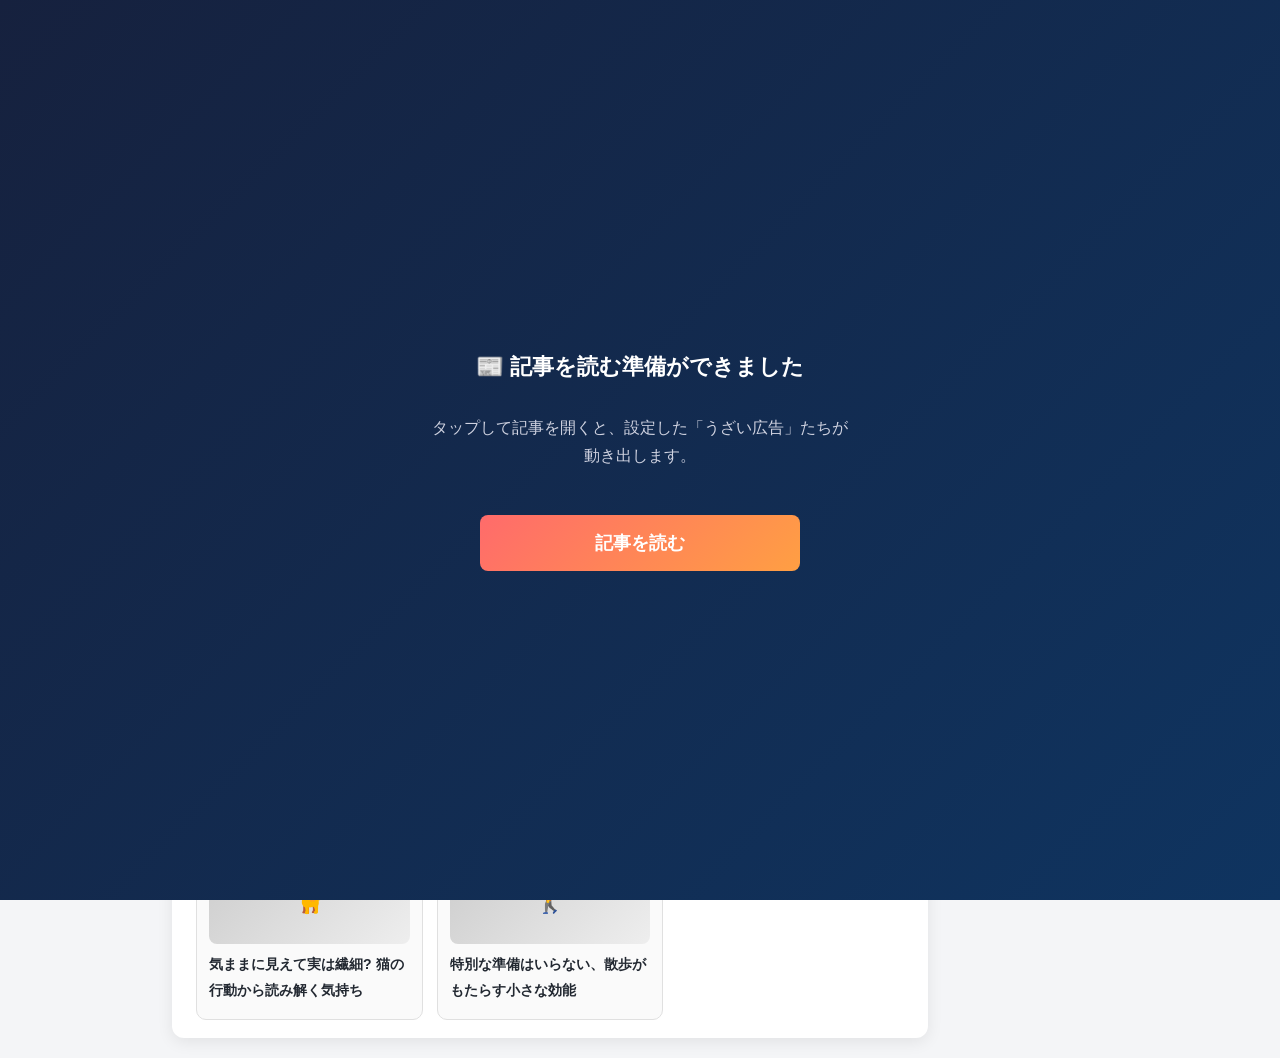
==== experience.html @ 6a97d344 "Initial commit: うざい広告ジェネレーター 11種類のうざいWeb広告を安全に疑似体験できる静的サイト。 GitHub Pages対応(ビルド不要・外部依存なし)。  Co-Author" ====
<!DOCTYPE html>
<html lang="ja">
<head>
<meta charset="UTF-8" />
<meta name="viewport" content="width=device-width, initial-scale=1.0" />
<title>体験画面 | うざい広告ジェネレーター</title>
<link rel="stylesheet" href="css/style.css" />
</head>
<body>

<div class="exp-topbar">
  <span id="active-ad-count">広告 読み込み中…</span>
  <a href="index.html">⚙ 設定に戻る</a>
</div>

<!-- 記事タップ用の軽いオーバーレイ。
     音声自動再生の許可を得るためのユーザージェスチャとして機能させる。 -->
<div class="start-overlay" id="start-overlay">
  <h2>📰 記事を読む準備ができました</h2>
  <p>タップして記事を開くと、設定した「うざい広告」たちが動き出します。</p>
  <button type="button" class="btn btn-large" id="start-overlay-btn" style="max-width:320px;">記事を読む</button>
</div>

<div class="exp-layout">
  <div class="exp-main-col">
    <article class="exp-article" id="article-content">
      <!-- experience.js がここに記事タイトル・本文・広告スロットを描画する -->
    </article>

    <section class="exp-article" style="padding:18px 24px;">
      <h2 style="font-size:1.05rem;">おすすめ記事</h2>
      <div class="recommend-list" id="recommend-list"></div>
    </section>
  </div>

  <aside class="exp-side-col" id="side-col">
    <!-- ホバー展開型広告(選択時のみ)がここに挿入される -->
  </aside>
</div>

<script src="js/articles.js"></script>
<script src="js/ads.js"></script>
<script>
  /**
   * experience.html のメインスクリプト。
   * - sessionStorageから設定を読み込み
   * - 記事本文を描画(内蔵サンプル or ユーザー貼り付け)
   * - おすすめ記事リストを描画
   * - 開始オーバーレイのタップをトリガーに、選択された広告タイプの
   *   init〜Ad関数をAdTypesレジストリ経由で呼び出す
   */

  const DEFAULT_CONFIG = {
    adTypes: ["popup", "sticky"],
    images: [],
    audio: null,
    adText: "",
    articleMode: "random",
    customArticle: "",
  };

  function getConfigOrDefault() {
    const loaded = window.loadUzaAdConfig();
    if (loaded && Array.isArray(loaded.adTypes) && loaded.adTypes.length > 0) {
      return loaded;
    }
    // index.htmlを経由せず直接開かれた場合などのフォールバック
    return DEFAULT_CONFIG;
  }

  function pickArticle(config) {
    if (config.articleMode === "custom" && config.customArticle && config.customArticle.trim() !== "") {
      const paragraphs = config.customArticle
        .split(/\n+/)
        .map((s) => s.trim())
        .filter((s) => s.length > 0);
      return { title: "あなたが貼り付けた記事", body: paragraphs.length > 0 ? paragraphs : [config.customArticle] };
    }
    const list = window.ARTICLES || [];
    const picked = list[Math.floor(Math.random() * list.length)];
    return picked || { title: "サンプル記事", body: ["記事データを読み込めませんでした。"] };
  }

  /** 記事本文を描画し、広告を差し込むためのスロット要素を用意する */
  function renderArticle(container, article) {
    const h1 = document.createElement("h1");
    h1.textContent = article.title;
    container.appendChild(h1);

    const paragraphs = article.body;
    const n = paragraphs.length;
    const videoAt = Math.min(n - 1, Math.max(0, Math.floor(n / 4)));
    const scroll1At = Math.min(n - 1, Math.max(videoAt, Math.floor((n * 2) / 5)));
    const scroll2At = Math.min(n - 1, Math.max(scroll1At, Math.floor((n * 4) / 5)));

    const scrollSlots = [];
    let videoAdSlot = null;

    paragraphs.forEach((text, idx) => {
      const p = document.createElement("p");
      p.textContent = text;
      container.appendChild(p);

      if (idx === videoAt && !videoAdSlot) {
        videoAdSlot = document.createElement("div");
        videoAdSlot.id = "video-ad-slot";
        container.appendChild(videoAdSlot);
      }
      if (idx === scroll1At) {
        const slot = document.createElement("div");
        slot.className = "scroll-ad-slot";
        container.appendChild(slot);
        scrollSlots.push(slot);
      }
      if (idx === scroll2At && scroll2At !== scroll1At) {
        const slot = document.createElement("div");
        slot.className = "scroll-ad-slot";
        container.appendChild(slot);
        scrollSlots.push(slot);
      }
    });

    if (!videoAdSlot) {
      videoAdSlot = document.createElement("div");
      videoAdSlot.id = "video-ad-slot";
      container.appendChild(videoAdSlot);
    }

    return { scrollSlots, videoAdSlot };
  }

  /** 「本物」のおすすめ記事リンクをいくつか描画する(擬態型広告の紛れ込み先になる) */
  function renderRecommendList(listEl, currentTitle) {
    const genuineTitles = [
      { emoji: "☕", title: "自分好みの一杯を見つける、おうちコーヒーの淹れ方" },
      { emoji: "🐈", title: "気ままに見えて実は繊細? 猫の行動から読み解く気持ち" },
      { emoji: "🚶", title: "特別な準備はいらない、散歩がもたらす小さな効能" },
    ].filter((a) => a.title !== currentTitle);

    listEl.innerHTML = "";
    genuineTitles.forEach((item) => {
      const a = document.createElement("a");
      a.href = "javascript:void(0);";
      a.className = "recommend-item";
      a.innerHTML = `
        <div class="recommend-thumb">${item.emoji}</div>
        <div class="recommend-title">${item.title}</div>
      `;
      a.addEventListener("click", (e) => e.preventDefault());
      listEl.appendChild(a);
    });
  }

  function updateActiveAdCount(count) {
    document.getElementById("active-ad-count").textContent = `発動中の広告タイプ: ${count}種類`;
  }

  document.addEventListener("DOMContentLoaded", () => {
    const config = getConfigOrDefault();
    const article = pickArticle(config);

    const articleContainer = document.getElementById("article-content");
    const { scrollSlots, videoAdSlot } = renderArticle(articleContainer, article);

    const recommendList = document.getElementById("recommend-list");
    renderRecommendList(recommendList, article.title);

    updateActiveAdCount(config.adTypes.length);

    const ctx = {
      articleContainer,
      sideCol: document.getElementById("side-col"),
      recommendList,
      scrollSlots,
      videoAdSlot,
    };

    // 開始オーバーレイをタップしたら、選択された広告タイプを一斉に起動する
    const overlay = document.getElementById("start-overlay");
    document.getElementById("start-overlay-btn").addEventListener("click", () => {
      overlay.style.display = "none";
      window.unlockUzaAudio();

      config.adTypes.forEach((typeId) => {
        const initFn = window.AdTypes[typeId];
        if (typeof initFn === "function") {
          try {
            initFn(config, ctx);
          } catch (e) {
            console.warn(`広告タイプ "${typeId}" の初期化に失敗しました:`, e);
          }
        }
      });
    });
  });
</script>
</body>
</html>
---- css/style.css ----
/* ==========================================================
   うざい広告ジェネレーター - 共通スタイルシート
   index.html / experience.html / trap.html で共有する。
   外部フォント・外部CDNは一切使用せず、システムフォントのみ。
   ========================================================== */

:root {
  --color-bg: #f4f5f7;
  --color-surface: #ffffff;
  --color-text: #222831;
  --color-text-sub: #666;
  --color-primary: #ff6b6b;
  --color-primary-dark: #e84545;
  --color-accent: #4ecdc4;
  --color-warning: #ffb703;
  --color-danger: #d90429;
  --color-border: #e0e0e0;
  --shadow-soft: 0 4px 16px rgba(0, 0, 0, 0.08);
  --radius: 12px;
  --font-main: "Hiragino Sans", "Hiragino Kaku Gothic ProN", "Yu Gothic",
    "Meiryo", -apple-system, BlinkMacSystemFont, "Segoe UI", sans-serif;
}

* {
  box-sizing: border-box;
}

html,
body {
  margin: 0;
  padding: 0;
  font-family: var(--font-main);
  background: var(--color-bg);
  color: var(--color-text);
  line-height: 1.8;
  overflow-x: hidden;
}

a {
  color: var(--color-primary-dark);
}

img {
  max-width: 100%;
  display: block;
}

button {
  font-family: inherit;
  cursor: pointer;
}

.container {
  max-width: 900px;
  margin: 0 auto;
  padding: 24px 16px 80px;
}

/* ---------- ヘッダー共通 ---------- */
.site-header {
  background: linear-gradient(135deg, #2b2d42, #1a1a2e);
  color: #fff;
  padding: 28px 16px;
  text-align: center;
}

.site-header h1 {
  margin: 0 0 6px;
  font-size: 1.6rem;
}

.site-header p {
  margin: 0;
  color: #cfd2e0;
  font-size: 0.9rem;
}

/* ---------- セクション ---------- */
.section {
  background: var(--color-surface);
  border-radius: var(--radius);
  box-shadow: var(--shadow-soft);
  padding: 20px;
  margin-top: 24px;
}

.section h2 {
  margin-top: 0;
  font-size: 1.15rem;
  border-left: 6px solid var(--color-primary);
  padding-left: 10px;
}

.section-desc {
  color: var(--color-text-sub);
  font-size: 0.88rem;
  margin-top: -8px;
  margin-bottom: 16px;
}

/* ---------- 広告タイプ選択 ---------- */
.ad-type-list {
  display: grid;
  grid-template-columns: repeat(auto-fill, minmax(260px, 1fr));
  gap: 12px;
}

.ad-type-item {
  border: 1px solid var(--color-border);
  border-radius: 10px;
  padding: 12px;
  display: flex;
  gap: 10px;
  align-items: flex-start;
  transition: border-color 0.2s, background 0.2s;
}

.ad-type-item:has(input:checked) {
  border-color: var(--color-primary);
  background: #fff5f5;
}

.ad-type-item input[type="checkbox"] {
  margin-top: 3px;
  width: 18px;
  height: 18px;
  flex-shrink: 0;
}

.ad-type-item label {
  cursor: pointer;
}

.ad-type-item .ad-type-name {
  font-weight: bold;
  display: block;
  margin-bottom: 2px;
}

.ad-type-item .ad-type-desc {
  font-size: 0.82rem;
  color: var(--color-text-sub);
}

.preset-buttons {
  margin-bottom: 14px;
  display: flex;
  gap: 10px;
  flex-wrap: wrap;
}

/* ---------- ボタン共通 ---------- */
.btn {
  border: none;
  border-radius: 8px;
  padding: 10px 18px;
  font-size: 0.92rem;
  font-weight: bold;
  background: var(--color-accent);
  color: #fff;
  transition: transform 0.1s, opacity 0.2s;
}

.btn:hover {
  opacity: 0.88;
}

.btn:active {
  transform: scale(0.97);
}

.btn-primary {
  background: var(--color-primary);
}

.btn-large {
  display: block;
  width: 100%;
  padding: 16px;
  font-size: 1.1rem;
  margin-top: 20px;
  background: linear-gradient(135deg, var(--color-primary), #ff9f43);
}

.btn-outline {
  background: transparent;
  border: 2px solid var(--color-accent);
  color: var(--color-accent);
}

/* ---------- フォーム部品 ---------- */
.form-row {
  margin-bottom: 16px;
}

.form-row label.field-label {
  display: block;
  font-weight: bold;
  margin-bottom: 6px;
  font-size: 0.9rem;
}

.form-row input[type="text"],
.form-row textarea {
  width: 100%;
  padding: 10px;
  border: 1px solid var(--color-border);
  border-radius: 8px;
  font-family: inherit;
  font-size: 0.92rem;
}

.form-row textarea {
  min-height: 140px;
  resize: vertical;
}

.file-hint {
  font-size: 0.78rem;
  color: var(--color-text-sub);
  margin-top: 4px;
}

.thumb-row {
  display: flex;
  gap: 8px;
  flex-wrap: wrap;
  margin-top: 8px;
}

.thumb-row img {
  width: 56px;
  height: 56px;
  object-fit: cover;
  border-radius: 6px;
  border: 1px solid var(--color-border);
}

.radio-row {
  display: flex;
  gap: 20px;
  margin-bottom: 10px;
  flex-wrap: wrap;
}

.radio-row label {
  display: flex;
  align-items: center;
  gap: 6px;
  cursor: pointer;
}

.warning-box {
  background: #fff3cd;
  border: 1px solid var(--color-warning);
  color: #7a5b00;
  padding: 10px 14px;
  border-radius: 8px;
  font-size: 0.85rem;
  margin-top: 12px;
  display: none;
}

.warning-box.show {
  display: block;
}

.footer-note {
  text-align: center;
  color: var(--color-text-sub);
  font-size: 0.78rem;
  margin-top: 30px;
}

/* ==========================================================
   experience.html 専用スタイル
   ========================================================== */

.exp-topbar {
  position: sticky;
  top: 0;
  z-index: 50;
  background: #1a1a2e;
  color: #eee;
  display: flex;
  justify-content: space-between;
  align-items: center;
  padding: 6px 14px;
  font-size: 0.78rem;
}

.exp-topbar a {
  color: #9be3ff;
  text-decoration: none;
}

.exp-article {
  background: var(--color-surface);
  border-radius: var(--radius);
  box-shadow: var(--shadow-soft);
  padding: 24px;
  margin: 20px auto;
  max-width: 760px;
  position: relative;
}

.exp-article h1 {
  font-size: 1.5rem;
  margin-top: 0;
}

.exp-article p {
  margin: 0 0 18px;
}

.exp-layout {
  display: flex;
  gap: 20px;
  max-width: 960px;
  margin: 0 auto;
  padding: 0 12px;
  align-items: flex-start;
}

.exp-main-col {
  flex: 1;
  min-width: 0;
}

.exp-side-col {
  width: 160px;
  flex-shrink: 0;
  position: sticky;
  top: 50px;
}

@media (max-width: 780px) {
  .exp-layout {
    flex-direction: column;
  }
  .exp-side-col {
    width: 100%;
    position: static;
  }
}

/* ---- 開始オーバーレイ(ユーザージェスチャ取得用) ---- */
.start-overlay {
  position: fixed;
  inset: 0;
  z-index: 999;
  background: linear-gradient(135deg, #16213e, #0f3460);
  color: #fff;
  display: flex;
  flex-direction: column;
  align-items: center;
  justify-content: center;
  text-align: center;
  padding: 20px;
}

.start-overlay h2 {
  font-size: 1.4rem;
  margin-bottom: 10px;
}

.start-overlay p {
  color: #cfd2e0;
  margin-bottom: 24px;
  max-width: 420px;
}

/* ---- 汎用モーダル(ポップアップ/偽×/全面広告共通の土台) ---- */
.ad-modal-overlay {
  position: fixed;
  inset: 0;
  background: rgba(0, 0, 0, 0.6);
  display: flex;
  align-items: center;
  justify-content: center;
  z-index: 400;
  padding: 16px;
}

.ad-modal-box {
  background: #fff;
  border-radius: 14px;
  max-width: 420px;
  width: 100%;
  padding: 22px;
  position: relative;
  box-shadow: 0 10px 40px rgba(0, 0, 0, 0.4);
  text-align: center;
}

.ad-modal-box .ad-label {
  position: absolute;
  top: 6px;
  left: 8px;
  font-size: 0.6rem;
  color: #bbb;
}

.ad-creative-emoji {
  font-size: 3rem;
  margin-bottom: 8px;
}

.ad-creative-title {
  font-weight: bold;
  font-size: 1.15rem;
  margin-bottom: 6px;
}

.ad-creative-desc {
  font-size: 0.88rem;
  color: var(--color-text-sub);
  margin-bottom: 14px;
}

.ad-cta-btn {
  display: inline-block;
  background: var(--color-primary);
  color: #fff;
  border: none;
  border-radius: 30px;
  padding: 10px 26px;
  font-weight: bold;
  font-size: 0.95rem;
}

/* 本物の×(小さく背景に同化) */
.real-close-btn {
  position: absolute;
  top: 6px;
  right: 6px;
  width: 8px;
  height: 8px;
  border: none;
  background: #f4f4f4;
  color: #f4f4f4;
  font-size: 6px;
  line-height: 8px;
  padding: 0;
  border-radius: 2px;
  transition: background 0.2s, color 0.2s;
}

.real-close-btn:hover {
  background: #ccc;
  color: #555;
}

/* 偽の×(目立つ) */
.fake-close-btn {
  display: block;
  margin: 10px auto 0;
  background: var(--color-danger);
  color: #fff;
  border: none;
  border-radius: 8px;
  padding: 10px 20px;
  font-weight: bold;
  width: 100%;
}

/* ---- 全面広告(インタースティシャル) ---- */
.interstitial-overlay {
  position: fixed;
  inset: 0;
  z-index: 500;
  background: linear-gradient(135deg, #360033, #0b8793);
  display: flex;
  align-items: center;
  justify-content: center;
  color: #fff;
  text-align: center;
  padding: 20px;
}

.interstitial-close {
  position: absolute;
  top: 14px;
  right: 14px;
  background: rgba(255, 255, 255, 0.15);
  border: 1px solid #fff;
  color: #fff;
  border-radius: 50%;
  width: 34px;
  height: 34px;
  font-size: 1rem;
}

/* ---- 追従型スティッキー広告 ---- */
.sticky-ad {
  position: fixed;
  left: 0;
  right: 0;
  bottom: 0;
  height: 15vh;
  min-height: 90px;
  background: linear-gradient(90deg, #f7971e, #ffd200);
  z-index: 300;
  display: flex;
  align-items: center;
  justify-content: space-between;
  padding: 10px 16px;
  box-shadow: 0 -4px 16px rgba(0, 0, 0, 0.25);
  transition: transform 0.3s ease;
}

.sticky-ad.hidden {
  transform: translateY(110%);
}

.sticky-ad-content {
  display: flex;
  align-items: center;
  gap: 10px;
  color: #2b2200;
  overflow: hidden;
}

.sticky-ad-close {
  background: rgba(0, 0, 0, 0.2);
  border: none;
  color: #fff;
  border-radius: 50%;
  width: 28px;
  height: 28px;
  flex-shrink: 0;
}

/* ---- スクロール割り込み広告 ---- */
.scroll-ad-slot {
  height: 0;
  overflow: hidden;
  transition: height 0.6s ease;
  border-radius: 10px;
  margin: 0;
}

.scroll-ad-slot.expanded {
  height: 300px;
  margin: 18px 0;
}

.scroll-ad-inner {
  height: 100%;
  width: 100%;
  background: linear-gradient(135deg, #8e2de2, #4a00e0);
  color: #fff;
  display: flex;
  flex-direction: column;
  align-items: center;
  justify-content: center;
  text-align: center;
  border-radius: 10px;
  padding: 10px;
}

/* ---- 音声付き自動再生動画広告(疑似動画) ---- */
.video-ad-box {
  position: relative;
  background: #111;
  border-radius: 10px;
  overflow: hidden;
  margin: 20px 0;
  color: #fff;
  text-align: center;
  padding: 30px 16px;
}

.video-ad-fake-screen {
  height: 140px;
  border-radius: 8px;
  margin-bottom: 12px;
  background: linear-gradient(270deg, #ff6b6b, #4ecdc4, #ffd93d, #ff6b6b);
  background-size: 400% 400%;
  animation: videoAdGradient 6s ease infinite;
  display: flex;
  align-items: center;
  justify-content: center;
  font-size: 2.4rem;
}

@keyframes videoAdGradient {
  0% {
    background-position: 0% 50%;
  }
  50% {
    background-position: 100% 50%;
  }
  100% {
    background-position: 0% 50%;
  }
}

.video-ad-progress-track {
  height: 4px;
  background: rgba(255, 255, 255, 0.25);
  border-radius: 4px;
  overflow: hidden;
  margin-top: 10px;
}

.video-ad-progress-bar {
  height: 100%;
  width: 0%;
  background: var(--color-primary);
}

.video-ad-mute {
  position: absolute;
  bottom: 10px;
  right: 10px;
  background: rgba(255, 255, 255, 0.15);
  border: 1px solid #fff;
  color: #fff;
  border-radius: 50%;
  width: 26px;
  height: 26px;
  font-size: 0.75rem;
}

/* ---- スキップ不可カウントダウン広告/視聴強制ゲート 共通 ---- */
.gate-overlay {
  position: fixed;
  inset: 0;
  z-index: 800;
  background: rgba(10, 10, 20, 0.94);
  color: #fff;
  display: flex;
  flex-direction: column;
  align-items: center;
  justify-content: center;
  text-align: center;
  padding: 20px;
}

.gate-in-article {
  position: absolute;
  z-index: 200;
  background: rgba(15, 15, 25, 0.96);
}

.gate-countdown {
  font-size: 2.2rem;
  font-weight: bold;
  margin: 14px 0;
  color: var(--color-warning);
}

.gate-skip-btn {
  margin-top: 10px;
  padding: 12px 28px;
  border-radius: 30px;
  border: none;
  font-weight: bold;
}

.gate-skip-btn:disabled {
  background: #555;
  color: #999;
  cursor: not-allowed;
}

.gate-skip-btn:not(:disabled) {
  background: var(--color-accent);
  color: #fff;
}

/* ---- ホバー展開型広告 ---- */
.hover-ad {
  width: 100%;
  min-height: 220px;
  border-radius: 10px;
  background: linear-gradient(160deg, #11998e, #38ef7d);
  color: #fff;
  padding: 14px;
  text-align: center;
  transition: width 0.4s ease, transform 0.4s ease;
  cursor: pointer;
  overflow: hidden;
}

.hover-ad.expanded {
  width: 70vw;
  max-width: 700px;
}

/* ---- 擬態型インフィード広告 ---- */
.recommend-list {
  display: grid;
  grid-template-columns: repeat(auto-fill, minmax(200px, 1fr));
  gap: 14px;
  margin-top: 14px;
}

.recommend-item {
  border: 1px solid var(--color-border);
  border-radius: 10px;
  padding: 12px;
  text-decoration: none;
  color: inherit;
  display: block;
  background: #fafafa;
}

.recommend-item .recommend-thumb {
  height: 90px;
  border-radius: 8px;
  margin-bottom: 8px;
  background: linear-gradient(135deg, #ccc, #eee);
  display: flex;
  align-items: center;
  justify-content: center;
  font-size: 1.8rem;
}

.recommend-item .recommend-title {
  font-size: 0.88rem;
  font-weight: bold;
  margin-bottom: 4px;
}

.recommend-item .pr-tag {
  font-size: 0.66rem;
  color: #bbb;
}

/* ==========================================================
   trap.html 専用スタイル
   ========================================================== */

.trap-disclaimer {
  background: #fff3cd;
  color: #7a5b00;
  border-bottom: 3px solid var(--color-warning);
  padding: 14px 16px;
  text-align: center;
  font-weight: bold;
  font-size: 0.92rem;
}

.trap-body {
  background: #1a0000;
  color: #ff4d4d;
  min-height: 100vh;
  display: flex;
  flex-direction: column;
  align-items: center;
  justify-content: center;
  text-align: center;
  padding: 40px 20px;
}

.trap-warning-icon {
  font-size: 4rem;
  animation: trapBlink 1s steps(1) infinite;
}

@keyframes trapBlink {
  0%,
  49% {
    opacity: 1;
  }
  50%,
  100% {
    opacity: 0.25;
  }
}

.trap-body h1 {
  color: #ff4d4d;
  font-size: 1.6rem;
  text-shadow: 0 0 12px rgba(255, 0, 0, 0.7);
}

.trap-body p {
  max-width: 480px;
  color: #ffb3b3;
}

.trap-back-btn {
  margin-top: 24px;
  background: #fff;
  color: #1a0000;
  border: none;
  border-radius: 8px;
  padding: 12px 26px;
  font-weight: bold;
  font-size: 1rem;
}
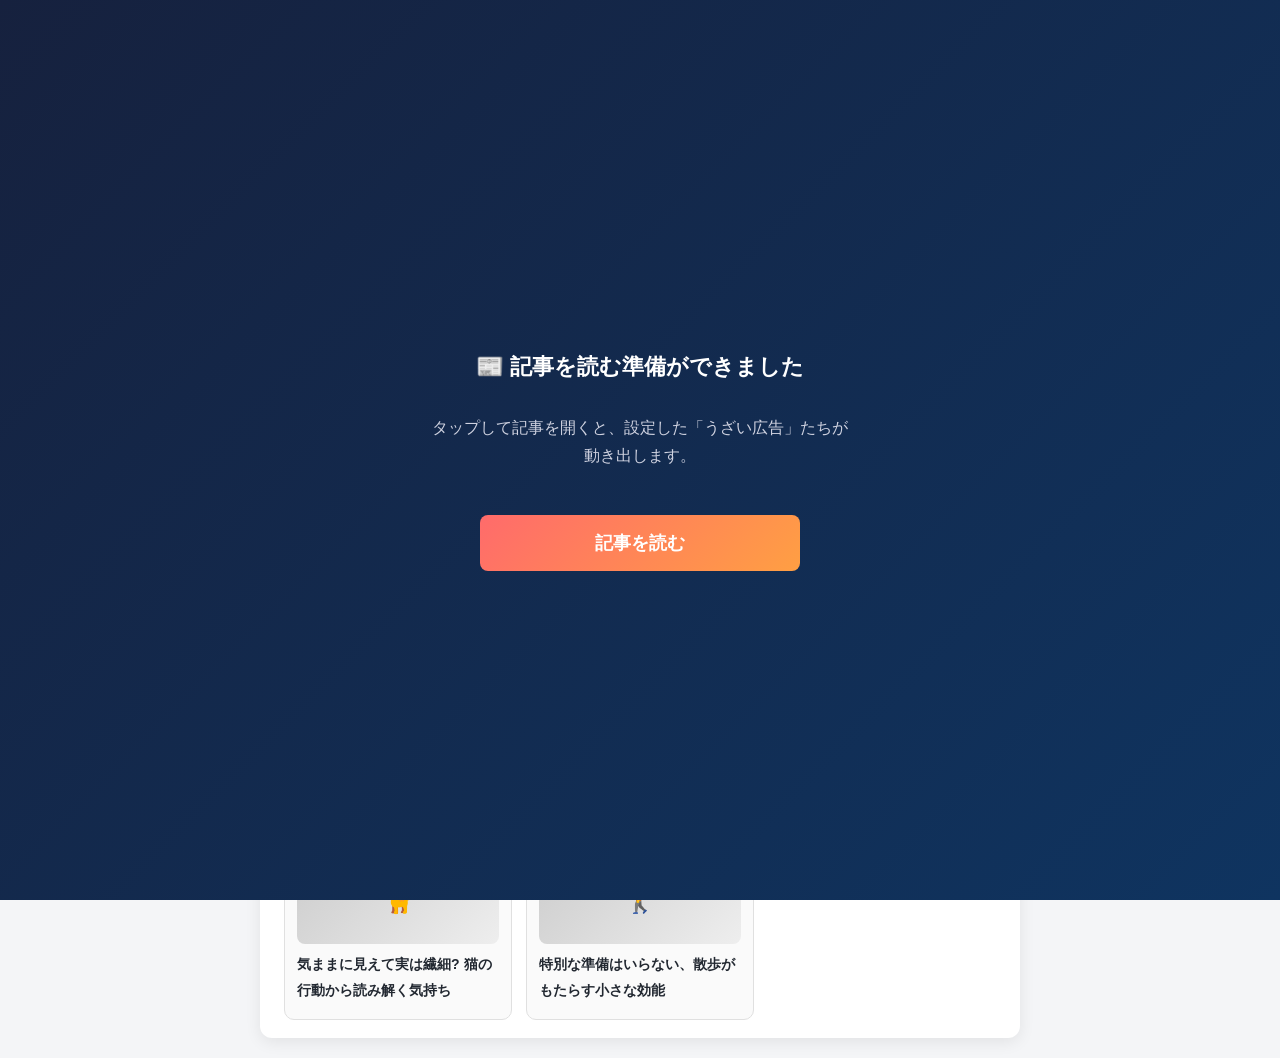
==== commit 659ea36c: "広告の表示バグを修正 - ホバー展開広告: 右サイドバーから右方向に拡大して画面外に   見切れていたのを、右端固定のまま左方向へ展開するよう修正 - 視聴強制ゲート: 長い記事だとカウントダウンが画" ====
--- a/experience.html
+++ b/experience.html
@@ -33,9 +33,9 @@
     </section>
   </div>
 
-  <aside class="exp-side-col" id="side-col">
-    <!-- ホバー展開型広告(選択時のみ)がここに挿入される -->
-  </aside>
+  <!-- ホバー展開型広告(選択時のみ)がここに挿入される。
+       CSSの :empty で非選択時に非表示にするため、タグ内は空のままにすること -->
+  <aside class="exp-side-col" id="side-col"></aside>
 </div>
 
 <script src="js/articles.js"></script>
--- a/css/style.css
+++ b/css/style.css
@@ -334,6 +334,11 @@
   top: 50px;
 }
 
+/* ホバー展開広告が未選択のときは空の列を消して記事を中央に */
+.exp-side-col:empty {
+  display: none;
+}
+
 @media (max-width: 780px) {
   .exp-layout {
     flex-direction: column;
@@ -642,6 +647,21 @@
   position: absolute;
   z-index: 200;
   background: rgba(15, 15, 25, 0.96);
+  /* 記事全体(縦に長い)を覆うため、中央寄せをやめてブロックにする。
+     中身は .gate-inner がスクロールに追従して常に見える位置に出る。 */
+  display: block;
+  padding: 0;
+}
+
+.gate-in-article .gate-inner {
+  position: sticky;
+  top: 22vh;
+  display: flex;
+  flex-direction: column;
+  align-items: center;
+  justify-content: center;
+  text-align: center;
+  padding: 30px 20px;
 }
 
 .gate-countdown {
@@ -672,6 +692,8 @@
 
 /* ---- ホバー展開型広告 ---- */
 .hover-ad {
+  position: relative;
+  z-index: 260; /* 展開時に記事の上に覆いかぶさる */
   width: 100%;
   min-height: 220px;
   border-radius: 10px;
@@ -679,14 +701,27 @@
   color: #fff;
   padding: 14px;
   text-align: center;
-  transition: width 0.4s ease, transform 0.4s ease;
+  transition: width 0.4s ease, transform 0.4s ease, min-height 0.4s ease;
   cursor: pointer;
   overflow: hidden;
 }
 
+/* サイドバーは画面右側にあるため、右端を固定したまま「左方向」へ
+   展開させる(右に広げると画面外にはみ出して見切れてしまう)。
+   translateXの100%は自身の展開後の幅を指すので、
+   「左へ(幅 - 元の160px)ぶん」ずらすと右端の位置が変わらない。 */
 .hover-ad.expanded {
-  width: 70vw;
-  max-width: 700px;
+  width: min(70vw, 700px);
+  min-height: 420px;
+  transform: translateX(calc(160px - 100%));
+}
+
+@media (max-width: 780px) {
+  /* モバイルではサイドバーが全幅・記事の下になるため、ずらさずその場で拡大 */
+  .hover-ad.expanded {
+    width: 100%;
+    transform: none;
+  }
 }
 
 /* ---- 擬態型インフィード広告 ---- */
